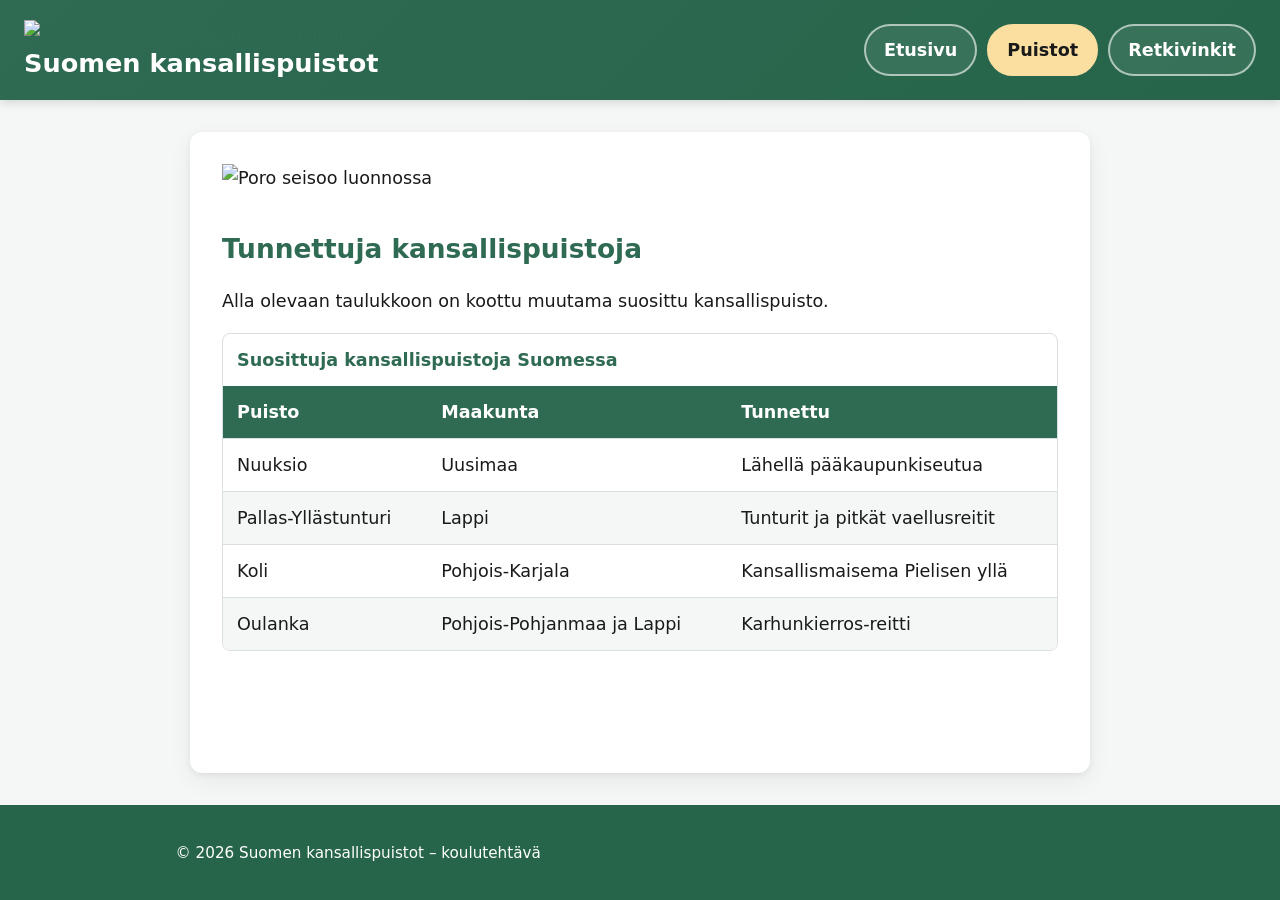
==== tehtava1/puistot.html @ 7377d5f8 "puistot.html paivitys Added a meta description for SEO and updated image source." ====
<!DOCTYPE html>
<html lang="fi">
<head>
  <meta charset="UTF-8">
  <meta name="viewport" content="width=device-width, initial-scale=1.0">
  <meta name="description" content="Suosittuja Suomen kansallispuistoja, kuten Nuuksio, Koli, Oulanka ja Pallas-Yllästunturi, sekä niiden maakunnat ja tunnetuimmat piirteet.">
  <title>Puistot – Suomen kansallispuistot</title>
  <link rel="stylesheet" href="styles.css">
</head>
<body>

  <a class="skip-link" href="#sisalto">Siirry sisältöön</a>

  <header>
    <div class="brandi">
      <a href="index.html" class="logo">
        <img src="kuvat/kansallispuistologo.jpg" alt="Suomen kansallispuistot – etusivulle">
      </a>
      <h1>Suomen kansallispuistot</h1>
    </div>
    <nav aria-label="Päävalikko">
      <ul>
        <li><a href="index.html">Etusivu</a></li>
        <li><a href="puistot.html" aria-current="page">Puistot</a></li>
        <li><a href="retkivinkit.html">Retkivinkit</a></li>
      </ul>
    </nav>
  </header>

  <main id="sisalto">
    <figure>
      <img src="kuvat/poro.jpg" alt="Poro seisoo luonnossa">
    </figure>

    <h2>Tunnettuja kansallispuistoja</h2>
    <p>Alla olevaan taulukkoon on koottu muutama suosittu kansallispuisto.</p>

    <div class="taulukko-kehys">
      <table>
        <caption>Suosittuja kansallispuistoja Suomessa</caption>
        <thead>
          <tr>
            <th scope="col">Puisto</th>
            <th scope="col">Maakunta</th>
            <th scope="col">Tunnettu</th>
          </tr>
        </thead>
        <tbody>
          <tr>
            <td>Nuuksio</td>
            <td>Uusimaa</td>
            <td>Lähellä pääkaupunkiseutua</td>
          </tr>
          <tr>
            <td>Pallas-Yllästunturi</td>
            <td>Lappi</td>
            <td>Tunturit ja pitkät vaellusreitit</td>
          </tr>
          <tr>
            <td>Koli</td>
            <td>Pohjois-Karjala</td>
            <td>Kansallismaisema Pielisen yllä</td>
          </tr>
          <tr>
            <td>Oulanka</td>
            <td>Pohjois-Pohjanmaa ja Lappi</td>
            <td>Karhunkierros-reitti</td>
          </tr>
        </tbody>
      </table>
    </div>
  </main>

  <footer>
    <p>&copy; 2026 Suomen kansallispuistot – koulutehtävä</p>
  </footer>

</body>
</html>
---- tehtava1/styles.css ----
:root {
  --vihrea: #2f6a52;
  --vihrea-tumma: #26654a;
  --vihrea-vaalea: #2e6b52;
  --vaalea: #f4f7f5;
  --teksti: #1a1a1a;
  --teksti-himmea: #4a5550;
  --korostus: #fadfa0;
  --korostus-tumma: #fecb5b;
  --reuna: #dae0dd;

  --pyoristys: 12px;
  --pyoristys-pieni: 8px;
  --varjo: 0 2px 6px rgba(0, 0, 0, 0.06), 0 8px 24px rgba(0, 0, 0, 0.06);
  --varjo-nappi: 0 2px 4px rgba(0, 0, 0, 0.15);
  --siirtyma: 0.2s ease;
}

*,
*::before,
*::after {
  box-sizing: border-box;
}

html {
  scroll-behavior: smooth;
}

body {
  margin: 0;
  font-family: system-ui, -apple-system, "Segoe UI", Roboto, Arial, sans-serif;
  font-size: 1.1rem;
  line-height: 1.6;
  color: var(--teksti);
  background-color: var(--vaalea);
  min-height: 100vh;
  display: flex;
  flex-direction: column;
}

h1,
h2,
h3 {
  line-height: 1.25;
  color: var(--vihrea);
}

h2 {
  margin-top: 1.5em;
}

p {
  max-width: 70ch;
}

/* Tavalliset tekstilinkit */
a {
  color: var(--vihrea-vaalea);
  text-underline-offset: 3px;
  transition: color var(--siirtyma);
}

a:hover {
  color: var(--vihrea);
}

/* ===== Saavutettavuus ===== */

/* "Siirry sisältöön" -linkki näppäimistön käyttäjille */
.skip-link {
  position: absolute;
  left: -999px;
  top: 10px;
  background: var(--korostus);
  color: var(--teksti);
  padding: 10px 16px;
  border-radius: var(--pyoristys-pieni);
  font-weight: bold;
  z-index: 100;
}

.skip-link:focus {
  left: 10px;
}

/* Selvästi näkyvä kohdistus näppäimistöllä liikkuessa */
a:focus-visible,
button:focus-visible,
.painike:focus-visible,
input:focus-visible,
select:focus-visible,
textarea:focus-visible {
  outline: 3px solid var(--korostus);
  outline-offset: 3px;
}

/* Vähennetään animaatioita, jos käyttäjä on pyytänyt sitä */
@media (prefers-reduced-motion: reduce) {
  * {
    transition: none !important;
    scroll-behavior: auto !important;
  }
}

/* ===== Yläosa ja navigaatio ===== */
header {
  background: linear-gradient(135deg, var(--vihrea), var(--vihrea-tumma));
  color: white;
  padding: 20px 24px;
  display: flex;
  flex-wrap: wrap;
  align-items: center;
  justify-content: space-between;
  gap: 16px;
  box-shadow: 0 2px 10px rgba(0, 0, 0, 0.15);
}

header h1 {
  margin: 0;
  color: white;
  font-size: 1.6rem;
}

nav ul {
  list-style: none;
  margin: 0;
  padding: 0;
  display: flex;
  flex-wrap: wrap;
  justify-content: flex-end;
  gap: 10px;
}

/* Navigaation linkit selkeinä painikkeina */
nav a {
  display: inline-block;
  color: white;
  text-decoration: none;
  font-weight: bold;
  padding: 10px 18px;
  border: 2px solid rgba(255, 255, 255, 0.6);
  border-radius: 999px;
  background-color: rgba(255, 255, 255, 0.08);
  transition: background-color var(--siirtyma), color var(--siirtyma),
    border-color var(--siirtyma), transform var(--siirtyma);
}

nav a:hover {
  background-color: white;
  color: var(--vihrea);
  border-color: white;
  transform: translateY(-2px);
}

/* Sivu, jolla käyttäjä on: täytetty keltainen painike */
nav a[aria-current="page"] {
  background-color: var(--korostus);
  border-color: var(--korostus);
  color: var(--teksti);
}

nav a[aria-current="page"]:hover {
  background-color: var(--korostus-tumma);
  border-color: var(--korostus-tumma);
}

/* ===== Yleiset painikkeet =====
   Käytä esim. <a class="painike" href="...">Lue lisää</a>
   tai <button class="painike">Lähetä</button> */
.painike,
button {
  display: inline-block;
  font: inherit;
  font-weight: bold;
  color: var(--teksti);
  background-color: var(--korostus);
  border: 2px solid var(--korostus);
  padding: 12px 24px;
  border-radius: 999px;
  text-decoration: none;
  cursor: pointer;
  box-shadow: var(--varjo-nappi);
  transition: background-color var(--siirtyma), transform var(--siirtyma),
    box-shadow var(--siirtyma);
}

.painike:hover,
button:hover {
  background-color: var(--korostus-tumma);
  border-color: var(--korostus-tumma);
  color: var(--teksti);
  transform: translateY(-2px);
  box-shadow: 0 6px 14px rgba(0, 0, 0, 0.18);
}

.painike:active,
button:active {
  transform: translateY(0);
  box-shadow: var(--varjo-nappi);
}

/* Toissijainen painike: vihreä reunus */
.painike-toissijainen {
  background-color: transparent;
  color: var(--vihrea);
  border-color: var(--vihrea);
  box-shadow: none;
}

.painike-toissijainen:hover {
  background-color: var(--vihrea);
  border-color: var(--vihrea);
  color: white;
}

/* ===== Pääsisältö ===== */
main {
  flex: 1;
  width: min(900px, 100% - 32px);
  margin: 32px auto;
  padding: 32px;
  background-color: white;
  border-radius: var(--pyoristys);
  box-shadow: var(--varjo);
}

main > :first-child {
  margin-top: 0;
}

/* Kuvat skaalautuvat näytön mukaan */

img {
  max-width: 100%;
  height: auto;
}

figure {
  margin: 0 0 24px;
}

figcaption {
  font-size: 0.95rem;
  color: var(--teksti-himmea);
  margin-top: 8px;
}

/* Kaksi saraketta isolla näytöllä */
.sarakkeet {
  display: flex;
  gap: 24px;
}

.sarakkeet section {
  flex: 1;
  padding: 20px;
  background-color: var(--vaalea);
  border-radius: var(--pyoristys-pieni);
  border: 1px solid var(--reuna);
}

/* ===== Taulukko ===== */

/* Taulukko vierii sivuttain kapealla näytöllä */
.taulukko-kehys {
  overflow-x: auto;
  border-radius: var(--pyoristys-pieni);
  border: 1px solid var(--reuna);
  margin-top: 10px;
}

table {
  width: 100%;
  border-collapse: collapse;
}

caption {
  font-weight: bold;
  text-align: left;
  padding: 12px 14px;
  color: var(--vihrea);
}

th,
td {
  padding: 12px 14px;
  text-align: left;
  border-bottom: 1px solid var(--reuna);
}

th {
  background-color: var(--vihrea);
  color: white;
}

tbody tr:nth-child(even) {
  background-color: var(--vaalea);
}

tbody tr:hover {
  background-color: #e8f0eb;
}

tbody tr:last-child td {
  border-bottom: none;
}

/* ===== Alaosa ===== */
footer {
  background-color: var(--vihrea-tumma);
  color: white;
  text-align: center;
  padding: 20px;
  font-size: 0.95rem;
}

footer a {
  color: var(--korostus);
  font-weight: bold;
}

footer a:hover {
  color: white;
}

/* ===== Responsiivisuus: puhelimet ja pienet näytöt ===== */
@media (max-width: 600px) {
  header {
    flex-direction: column;
    align-items: stretch;
    text-align: center;
  }

  nav ul {
    flex-direction: column;
    gap: 8px;
  }

  /* Isot, helposti painettavat napit puhelimella */
  nav a {
    display: block;
    text-align: center;
    padding: 12px;
  }

  .sarakkeet {
    flex-direction: column;
  }

  main {
    width: calc(100% - 20px);
    margin: 10px auto;
    padding: 20px;
  }

  .painike,
  button {
    width: 100%;
    text-align: center;
  }
}
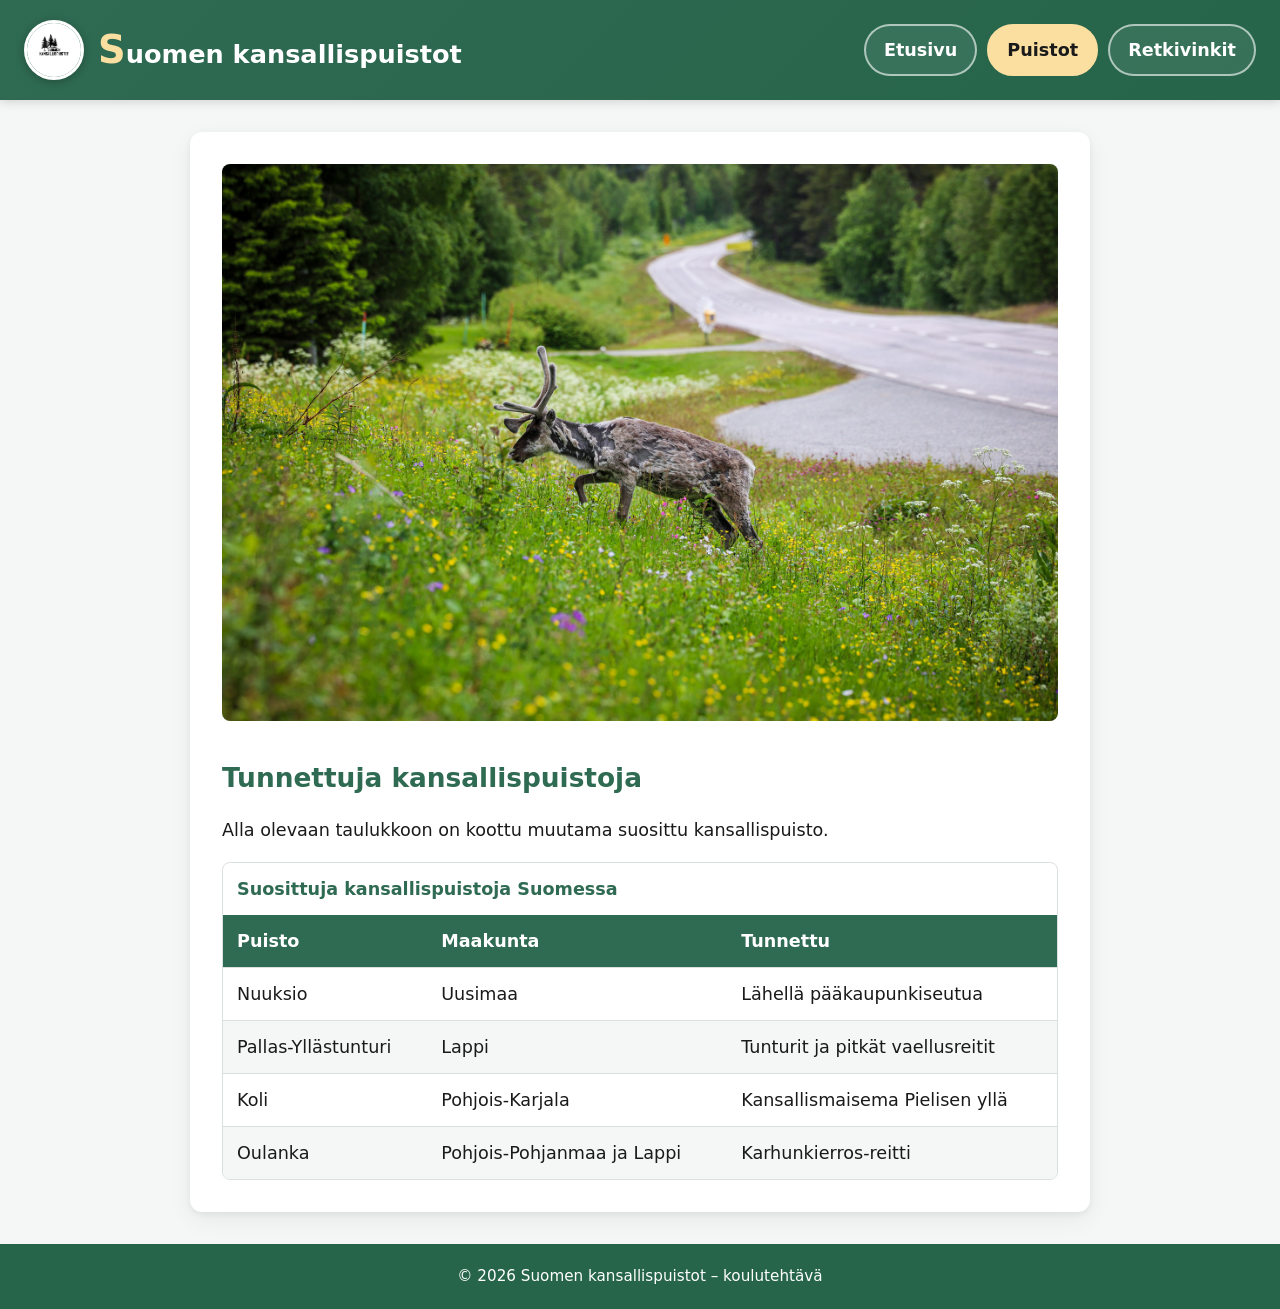
==== commit 9f74f374: "Update image source paths in puistot.html" ====
--- a/tehtava1/puistot.html
+++ b/tehtava1/puistot.html
@@ -14,7 +14,7 @@
   <header>
     <div class="brandi">
       <a href="index.html" class="logo">
-        <img src="kuvat/kansallispuistologo.jpg" alt="Suomen kansallispuistot – etusivulle">
+        <img src="kansallispuistologo.jpg" alt="Suomen kansallispuistot – etusivulle">
       </a>
       <h1>Suomen kansallispuistot</h1>
     </div>
@@ -29,7 +29,7 @@
 
   <main id="sisalto">
     <figure>
-      <img src="kuvat/poro.jpg" alt="Poro seisoo luonnossa">
+      <img src="poro.jpg" alt="Poro seisoo luonnossa">
     </figure>
 
     <h2>Tunnettuja kansallispuistoja</h2>
--- a/tehtava1/styles.css
+++ b/tehtava1/styles.css
@@ -1,8 +1,7 @@
-
 :root {
   --vihrea: #2f6a52;
   --vihrea-tumma: #26654a;
-  --vihrea-vaalea: #2e6b52;
+  --vihrea-vaalea: #3d8a6a;
   --vaalea: #f4f7f5;
   --teksti: #1a1a1a;
   --teksti-himmea: #4a5550;
@@ -27,6 +26,7 @@
   scroll-behavior: smooth;
 }
 
+/* Footer pysyy alareunassa: body on flex-sarake ja main täyttää tilan */
 body {
   margin: 0;
   font-family: system-ui, -apple-system, "Segoe UI", Roboto, Arial, sans-serif;
@@ -56,13 +56,14 @@
 
 /* Tavalliset tekstilinkit */
 a {
-  color: var(--vihrea-vaalea);
+  color: var(--vihrea);
   text-underline-offset: 3px;
   transition: color var(--siirtyma);
 }
 
 a:hover {
-  color: var(--vihrea);
+  color: var(--vihrea-vaalea);
+  text-decoration-thickness: 2px;
 }
 
 /* ===== Saavutettavuus ===== */
@@ -120,6 +121,40 @@
   margin: 0;
   color: white;
   font-size: 1.6rem;
+}
+
+/* Pääotsikon ensimmäinen kirjain isompana ja keltaisena */
+header h1::first-letter {
+  font-size: 1.5em;
+  color: var(--korostus);
+}
+
+/* Logo ja pääotsikko vierekkäin vasemmassa yläkulmassa */
+.brandi {
+  display: flex;
+  align-items: center;
+  gap: 14px;
+}
+
+.logo {
+  display: block;
+  flex-shrink: 0;
+  border-radius: 50%;
+}
+
+/* Pyöreä logo: sama leveys ja korkeus + border-radius 50 % */
+.logo img {
+  width: 60px;
+  height: 60px;
+  object-fit: cover;
+  border-radius: 50%;
+  border: 3px solid white;
+  box-shadow: 0 2px 8px rgba(0, 0, 0, 0.25);
+  transition: transform var(--siirtyma);
+}
+
+.logo:hover img {
+  transform: scale(1.05);
 }
 
 nav ul {
@@ -190,6 +225,7 @@
   background-color: var(--korostus-tumma);
   border-color: var(--korostus-tumma);
   color: var(--teksti);
+  text-decoration: none;
   transform: translateY(-2px);
   box-shadow: 0 6px 14px rgba(0, 0, 0, 0.18);
 }
@@ -230,10 +266,17 @@
 }
 
 /* Kuvat skaalautuvat näytön mukaan */
-
 img {
   max-width: 100%;
   height: auto;
+  display: block;
+  border-radius: var(--pyoristys-pieni);
+}
+
+/* Keskitetty kuva */
+.keskikuva {
+  width: 70%;
+  margin: 0 auto;
 }
 
 figure {
@@ -244,6 +287,50 @@
   font-size: 0.95rem;
   color: var(--teksti-himmea);
   margin-top: 8px;
+}
+
+/* ===== Etusivun hero-osio ===== */
+.hero {
+  margin-bottom: 32px;
+}
+
+.hero img {
+  width: 100%;
+  aspect-ratio: 3 / 2;
+  object-fit: cover;
+  border-radius: var(--pyoristys);
+}
+
+.hero-teksti {
+  padding: 20px 4px 0;
+}
+
+.hero-teksti h2 {
+  margin-top: 0;
+  font-size: 1.8rem;
+}
+
+/* ===== Kortit (etusivu) ===== */
+.kortit {
+  display: grid;
+  grid-template-columns: repeat(3, 1fr);
+  gap: 20px;
+  margin-top: 24px;
+}
+
+.kortti {
+  padding: 20px;
+  background-color: var(--vaalea);
+  border: 1px solid var(--reuna);
+  border-radius: var(--pyoristys-pieni);
+}
+
+.kortti h3 {
+  margin-top: 0;
+}
+
+.kortti p {
+  margin-bottom: 0;
 }
 
 /* Kaksi saraketta isolla näytöllä */
@@ -315,6 +402,10 @@
   font-size: 0.95rem;
 }
 
+footer p {
+  margin: 0 auto;
+}
+
 footer a {
   color: var(--korostus);
   font-weight: bold;
@@ -322,6 +413,13 @@
 
 footer a:hover {
   color: white;
+}
+
+/* ===== Responsiivisuus: tabletit ===== */
+@media (max-width: 800px) {
+  .kortit {
+    grid-template-columns: 1fr;
+  }
 }
 
 /* ===== Responsiivisuus: puhelimet ja pienet näytöt ===== */
@@ -332,6 +430,10 @@
     text-align: center;
   }
 
+  .brandi {
+    justify-content: center;
+  }
+
   nav ul {
     flex-direction: column;
     gap: 8px;
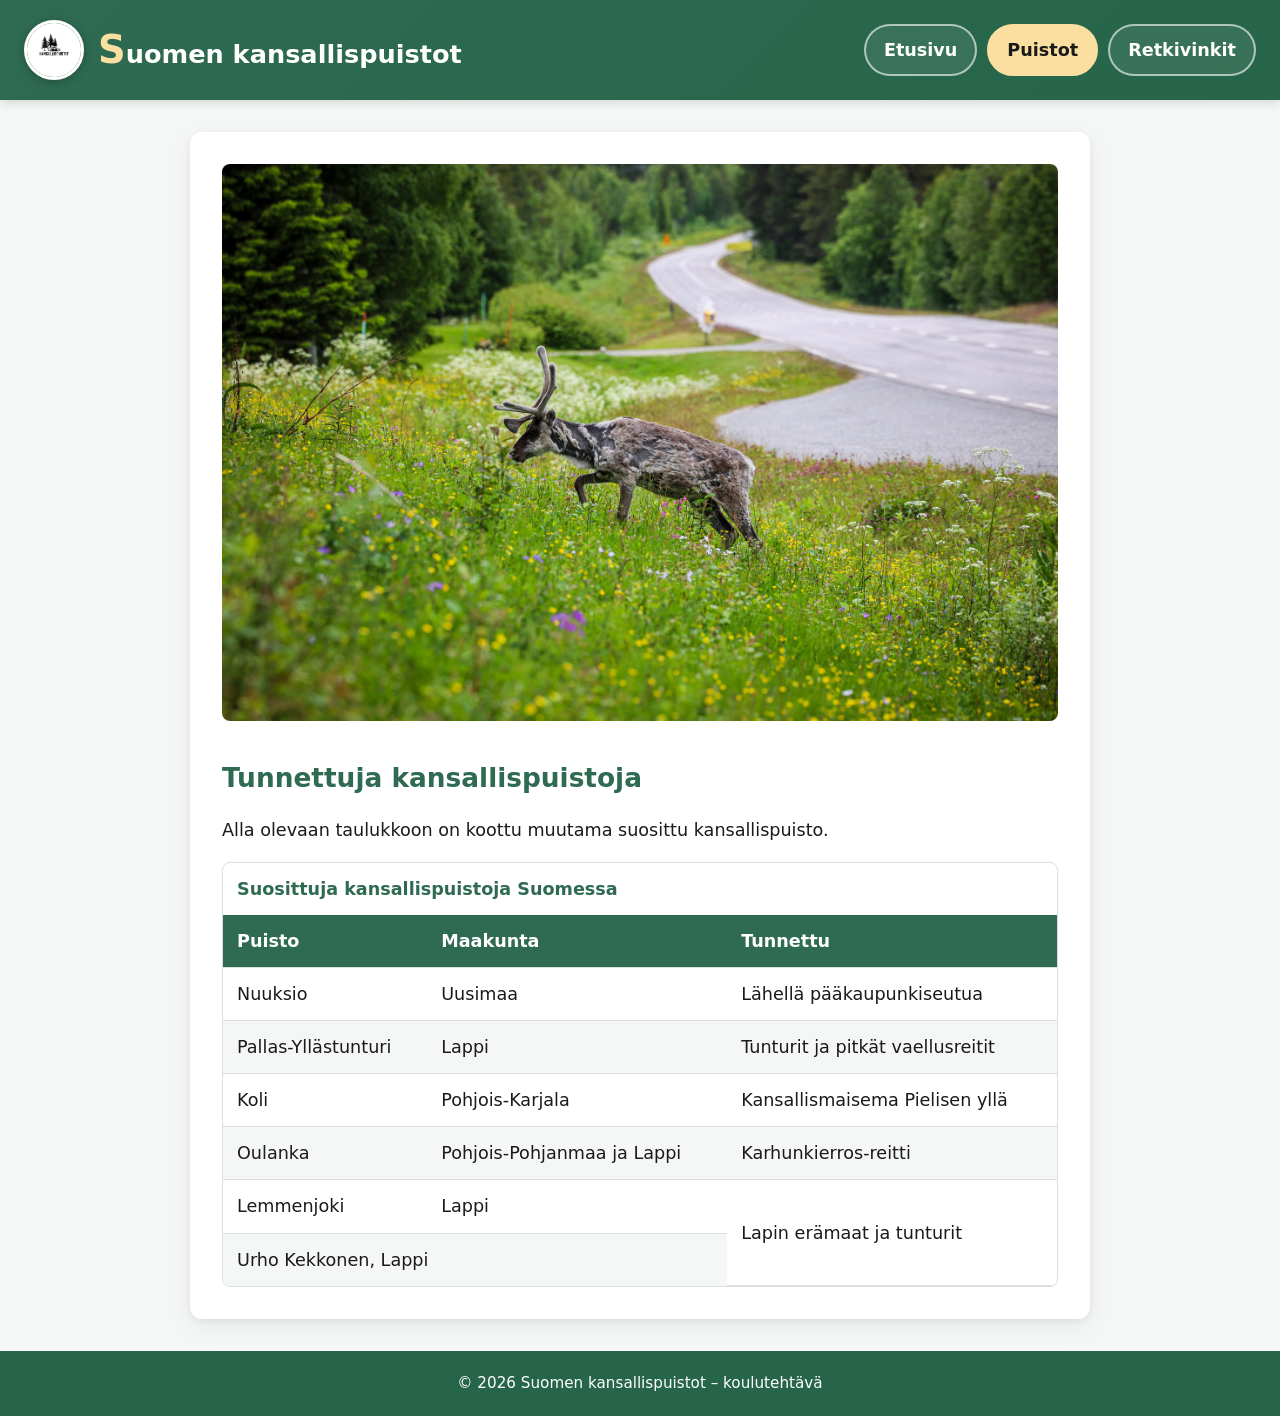
==== commit 9d533675: "Refactor national parks table structure" ====
--- a/tehtava1/puistot.html
+++ b/tehtava1/puistot.html
@@ -4,7 +4,7 @@
   <meta charset="UTF-8">
   <meta name="viewport" content="width=device-width, initial-scale=1.0">
   <meta name="description" content="Suosittuja Suomen kansallispuistoja, kuten Nuuksio, Koli, Oulanka ja Pallas-Yllästunturi, sekä niiden maakunnat ja tunnetuimmat piirteet.">
-  <title>Puistot – Suomen kansallispuistot</title>
+<title>Puistot – Suomen kansallispuistot</title>
   <link rel="stylesheet" href="styles.css">
 </head>
 <body>
@@ -35,42 +35,53 @@
     <h2>Tunnettuja kansallispuistoja</h2>
     <p>Alla olevaan taulukkoon on koottu muutama suosittu kansallispuisto.</p>
 
-    <div class="taulukko-kehys">
-      <table>
-        <caption>Suosittuja kansallispuistoja Suomessa</caption>
-        <thead>
-          <tr>
-            <th scope="col">Puisto</th>
-            <th scope="col">Maakunta</th>
-            <th scope="col">Tunnettu</th>
-          </tr>
-        </thead>
-        <tbody>
-          <tr>
-            <td>Nuuksio</td>
-            <td>Uusimaa</td>
-            <td>Lähellä pääkaupunkiseutua</td>
-          </tr>
-          <tr>
-            <td>Pallas-Yllästunturi</td>
-            <td>Lappi</td>
-            <td>Tunturit ja pitkät vaellusreitit</td>
-          </tr>
-          <tr>
-            <td>Koli</td>
-            <td>Pohjois-Karjala</td>
-            <td>Kansallismaisema Pielisen yllä</td>
-          </tr>
-          <tr>
-            <td>Oulanka</td>
-            <td>Pohjois-Pohjanmaa ja Lappi</td>
-            <td>Karhunkierros-reitti</td>
+   <div class="taulukko-kehys">
+  <table>
+    <caption>Suosittuja kansallispuistoja Suomessa</caption>
+    <thead>
+      <tr>
+        <th scope="col">Puisto</th>
+        <th scope="col">Maakunta</th>
+        <th scope="col">Tunnettu</th>
+      </tr>
+    </thead>
+    <tbody>
+      <tr>
+        <td>Nuuksio</td>
+        <td>Uusimaa</td>
+        <td>Lähellä pääkaupunkiseutua</td>
+      </tr>
+      <tr>
+        <td>Pallas-Yllästunturi</td>
+        <td>Lappi</td>
+        <td>Tunturit ja pitkät vaellusreitit</td>
+      </tr>
+      <tr>
+        <td>Koli</td>
+        <td>Pohjois-Karjala</td>
+        <td>Kansallismaisema Pielisen yllä</td>
+      </tr>
+      <tr>
+        <td>Oulanka</td>
+        <td>Pohjois-Pohjanmaa ja Lappi</td>
+        <td>Karhunkierros-reitti</td>
+      </tr>
+      <tr>
+        <td>Lemmenjoki</td>
+        <td>Lappi</td>
+        <td rowspan="2">Lapin erämaat ja tunturit</td>
+      </tr>
+      <tr>
+        <td colspan="2">Urho Kekkonen, Lappi</td>
+      </tr>
+    </tbody>
+  </table>
+</div>
           </tr>
         </tbody>
       </table>
     </div>
   </main>
-
   <footer>
     <p>&copy; 2026 Suomen kansallispuistot – koulutehtävä</p>
   </footer>
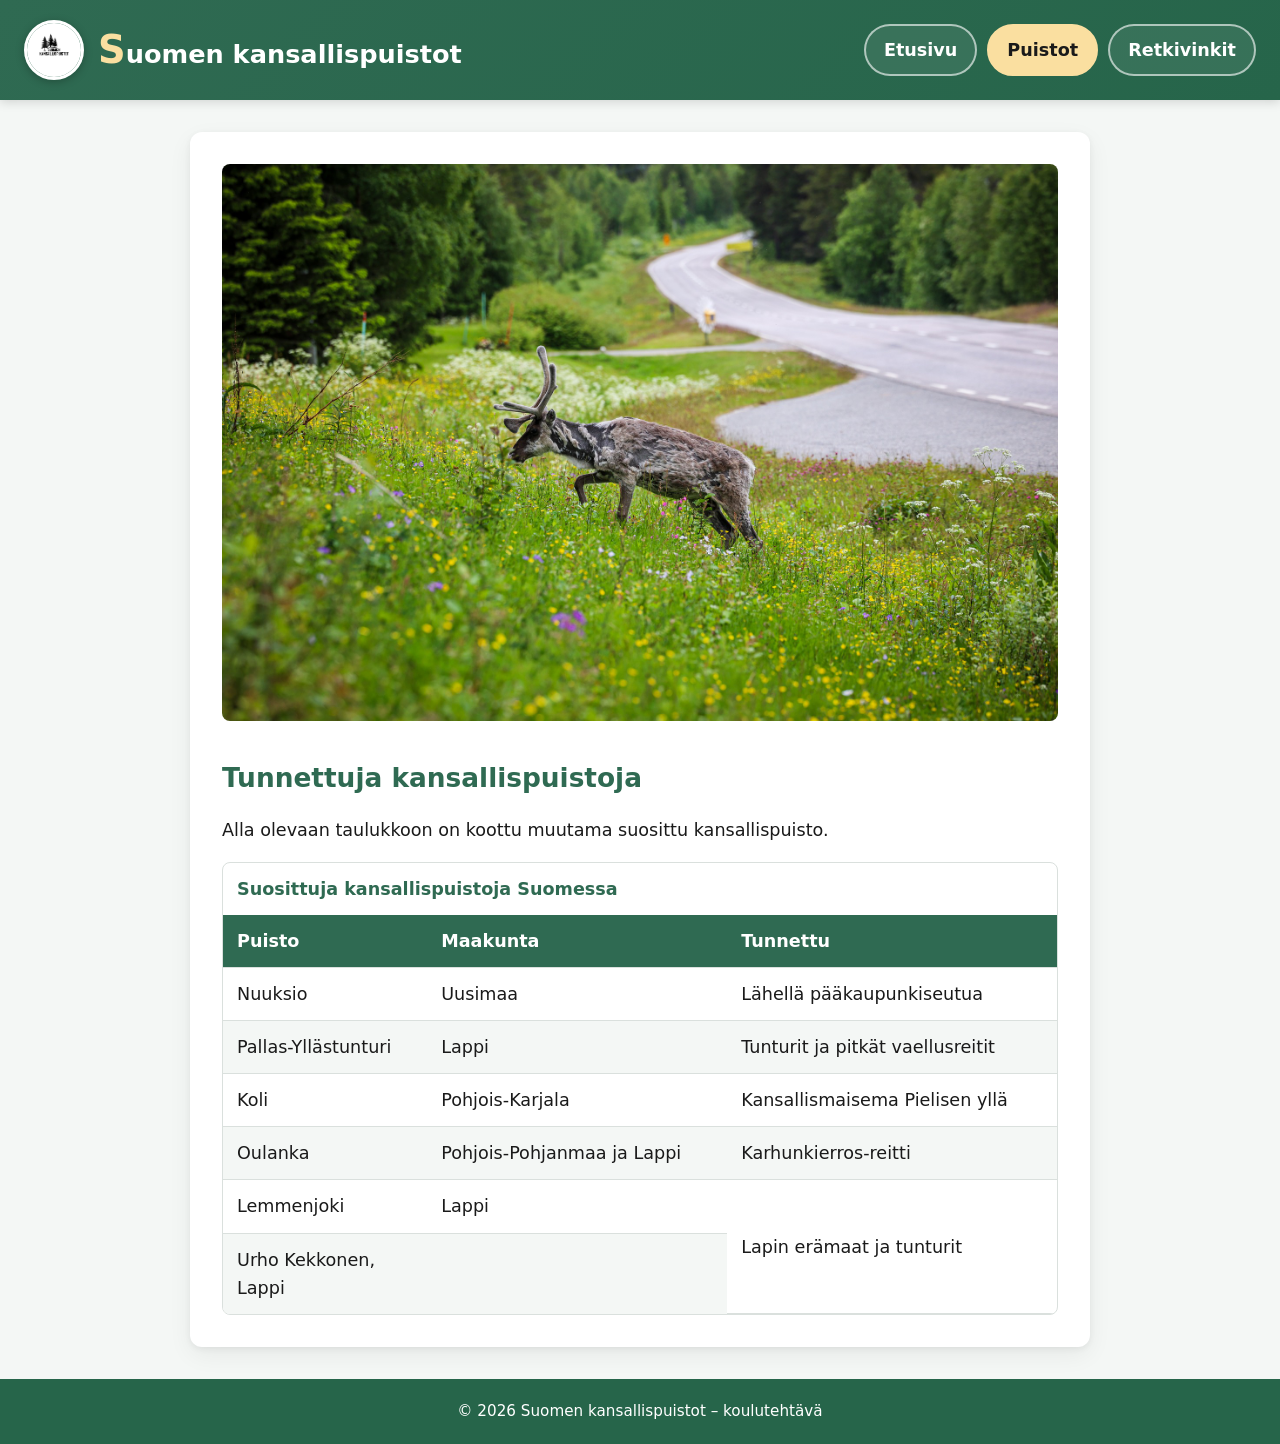
==== commit d05d9661: "Update Urho Kekkonen row to include line break" ====
--- a/tehtava1/puistot.html
+++ b/tehtava1/puistot.html
@@ -72,7 +72,7 @@
         <td rowspan="2">Lapin erämaat ja tunturit</td>
       </tr>
       <tr>
-        <td colspan="2">Urho Kekkonen, Lappi</td>
+        <td colspan="2">Urho Kekkonen, <br> Lappi</td>
       </tr>
     </tbody>
   </table>
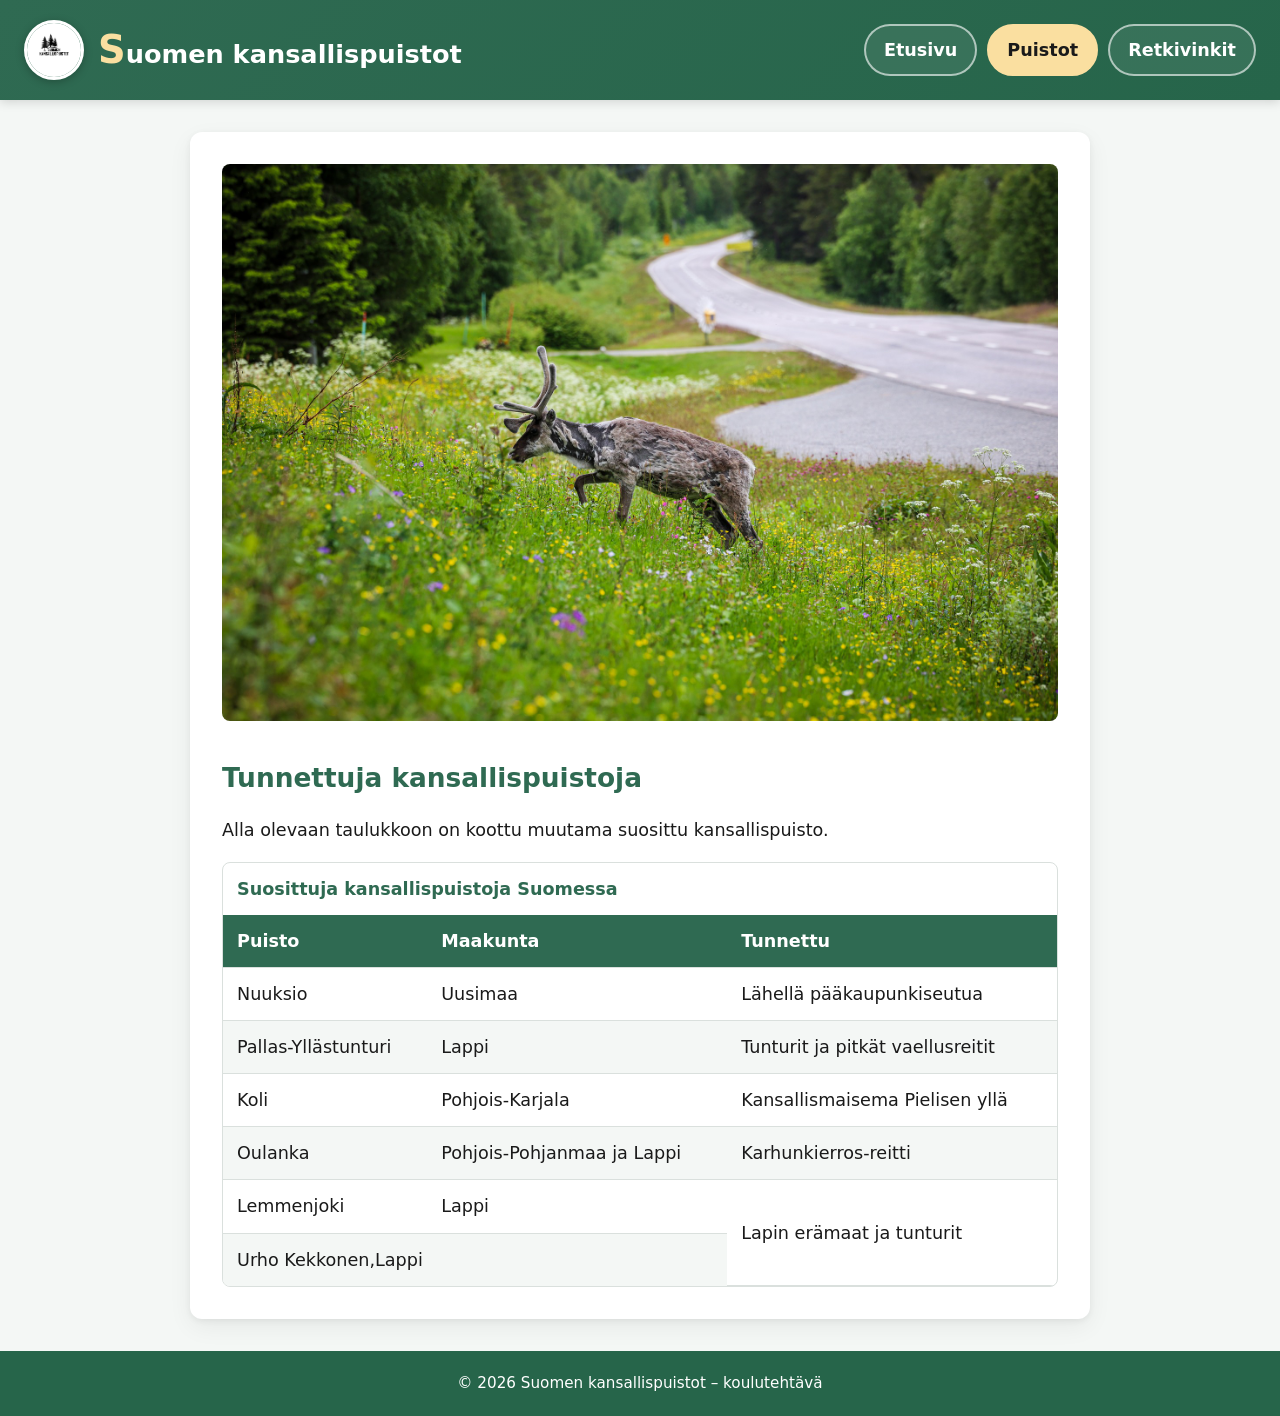
==== commit b9103dff: "Remove space in Urho Kekkonen cell" ====
--- a/tehtava1/puistot.html
+++ b/tehtava1/puistot.html
@@ -72,7 +72,7 @@
         <td rowspan="2">Lapin erämaat ja tunturit</td>
       </tr>
       <tr>
-        <td colspan="2">Urho Kekkonen, <br> Lappi</td>
+        <td colspan="2">Urho Kekkonen,Lappi</td>
       </tr>
     </tbody>
   </table>
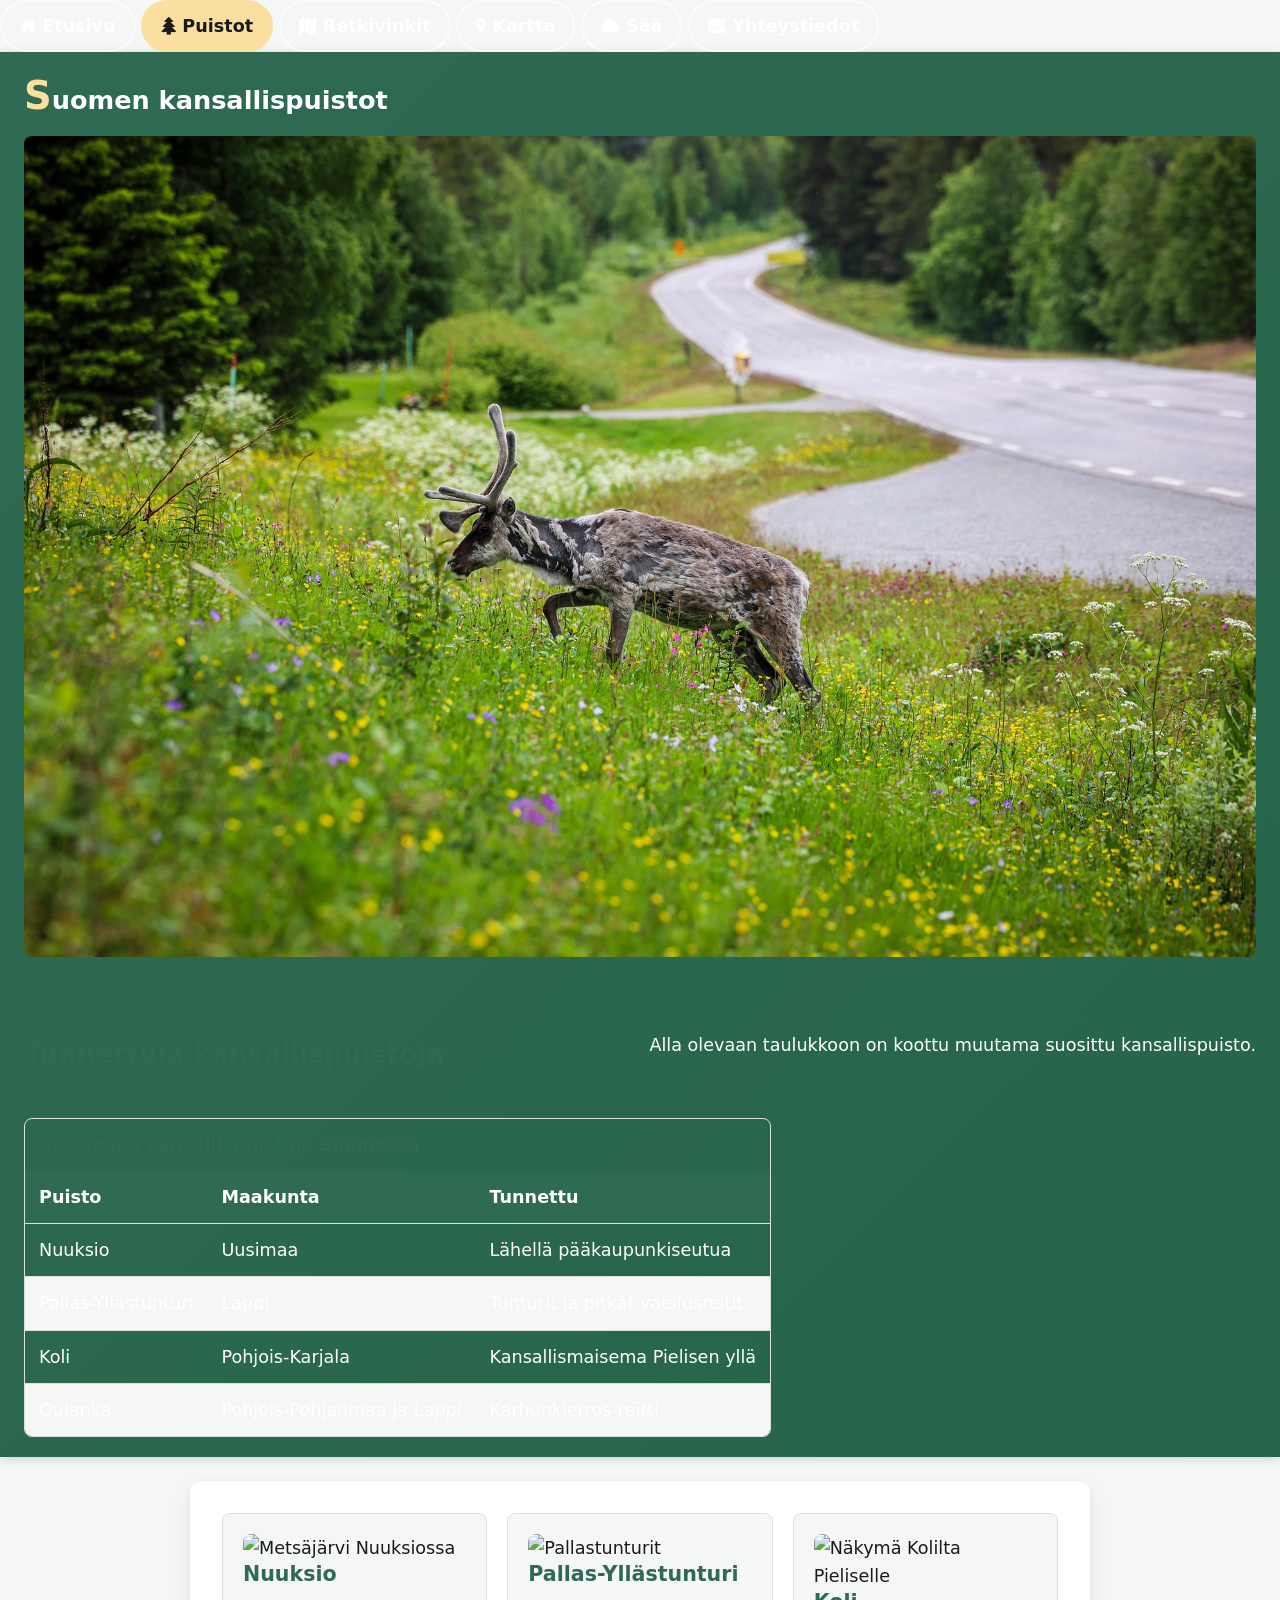
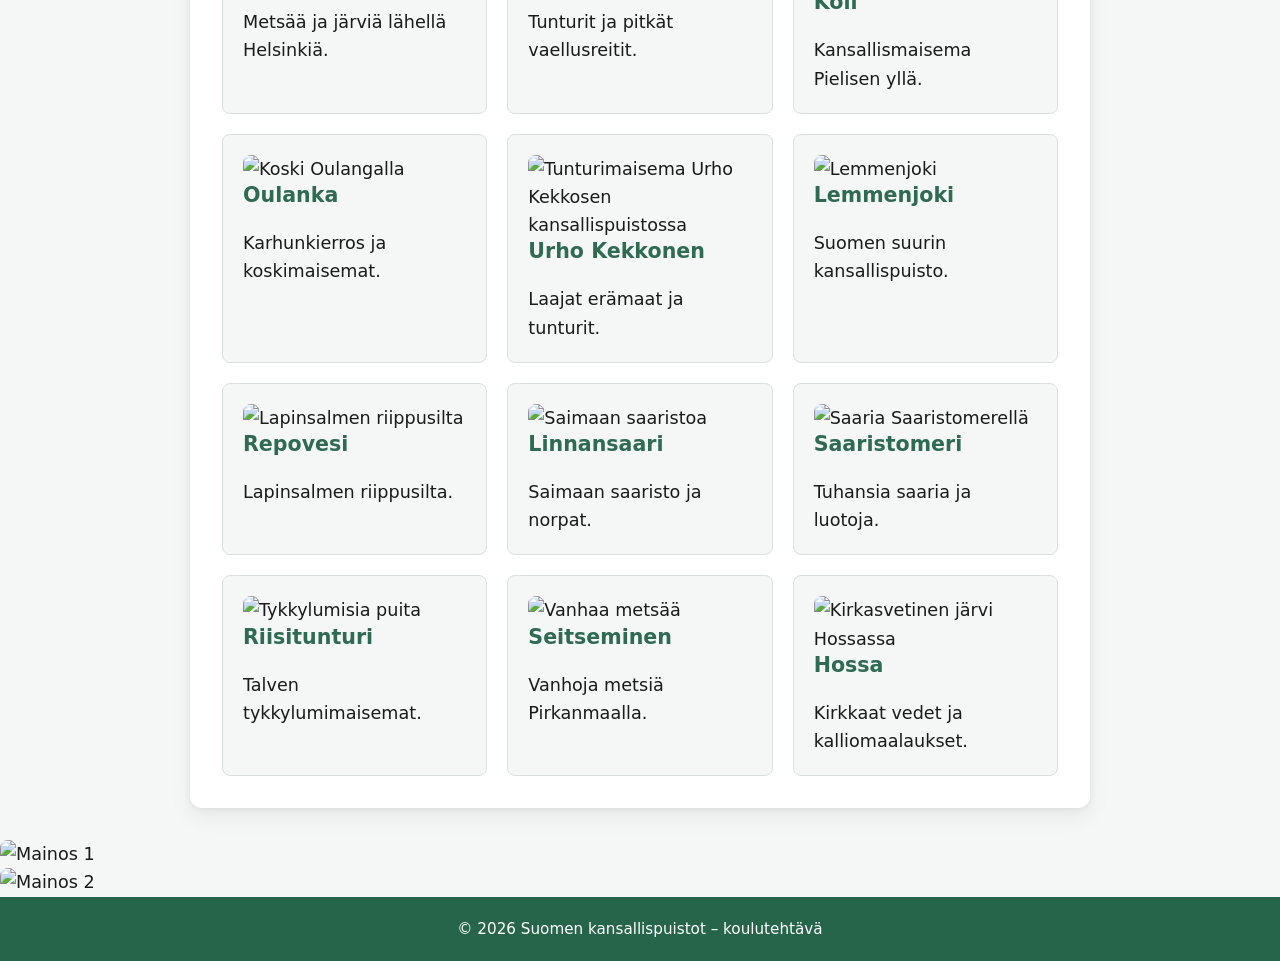
==== commit c3aa1bfe: "Refactor puistot.html structure and navigation" ====
--- a/tehtava1/puistot.html
+++ b/tehtava1/puistot.html
@@ -3,85 +3,120 @@
 <head>
   <meta charset="UTF-8">
   <meta name="viewport" content="width=device-width, initial-scale=1.0">
-  <meta name="description" content="Suosittuja Suomen kansallispuistoja, kuten Nuuksio, Koli, Oulanka ja Pallas-Yllästunturi, sekä niiden maakunnat ja tunnetuimmat piirteet.">
-<title>Puistot – Suomen kansallispuistot</title>
+  <title>Puistot – Suomen kansallispuistot</title>
+  <!-- Font Awesome 4.7 (sama kuin w3schoolsin esimerkissä) -->
+  <link rel="stylesheet" href="https://cdnjs.cloudflare.com/ajax/libs/font-awesome/4.7.0/css/font-awesome.min.css">
   <link rel="stylesheet" href="styles.css">
 </head>
 <body>
 
   <a class="skip-link" href="#sisalto">Siirry sisältöön</a>
 
-  <header>
-    <div class="brandi">
-      <a href="index.html" class="logo">
-        <img src="kansallispuistologo.jpg" alt="Suomen kansallispuistot – etusivulle">
-      </a>
+  <div class="sivu">
+
+    <!-- 1. navigaatio -->
+    <nav class="navigaatio" aria-label="Päävalikko">
+      <a href="index.html"><i class="fa fa-home" aria-hidden="true"></i> Etusivu</a>
+      <a href="puistot.html" aria-current="page"><i class="fa fa-tree" aria-hidden="true"></i> Puistot</a>
+      <a href="retkivinkit.html"><i class="fa fa-map" aria-hidden="true"></i> Retkivinkit</a>
+      <a href="#"><i class="fa fa-map-marker" aria-hidden="true"></i> Kartta</a>
+      <a href="#"><i class="fa fa-cloud" aria-hidden="true"></i> Sää</a>
+      <a href="#"><i class="fa fa-envelope" aria-hidden="true"></i> Yhteystiedot</a>
+    </nav>
+
+    <!-- 2. otsikko -->
+    <header class="otsikko">
       <h1>Suomen kansallispuistot</h1>
-    </div>
-    <nav aria-label="Päävalikko">
-      <ul>
-        <li><a href="index.html">Etusivu</a></li>
-        <li><a href="puistot.html" aria-current="page">Puistot</a></li>
-        <li><a href="retkivinkit.html">Retkivinkit</a></li>
-      </ul>
-    </nav>
-  </header>
 
-  <main id="sisalto">
-    <figure>
-      <img src="poro.jpg" alt="Poro seisoo luonnossa">
-    </figure>
+      <figure>
+        <img src="poro.jpg" alt="poro">
+      </figure>
 
-    <h2>Tunnettuja kansallispuistoja</h2>
-    <p>Alla olevaan taulukkoon on koottu muutama suosittu kansallispuisto.</p>
+      <h2>Tunnettuja kansallispuistoja</h2>
+      <p>Alla olevaan taulukkoon on koottu muutama suosittu kansallispuisto.</p>
 
-   <div class="taulukko-kehys">
-  <table>
-    <caption>Suosittuja kansallispuistoja Suomessa</caption>
-    <thead>
-      <tr>
-        <th scope="col">Puisto</th>
-        <th scope="col">Maakunta</th>
-        <th scope="col">Tunnettu</th>
-      </tr>
-    </thead>
-    <tbody>
-      <tr>
-        <td>Nuuksio</td>
-        <td>Uusimaa</td>
-        <td>Lähellä pääkaupunkiseutua</td>
-      </tr>
-      <tr>
-        <td>Pallas-Yllästunturi</td>
-        <td>Lappi</td>
-        <td>Tunturit ja pitkät vaellusreitit</td>
-      </tr>
-      <tr>
-        <td>Koli</td>
-        <td>Pohjois-Karjala</td>
-        <td>Kansallismaisema Pielisen yllä</td>
-      </tr>
-      <tr>
-        <td>Oulanka</td>
-        <td>Pohjois-Pohjanmaa ja Lappi</td>
-        <td>Karhunkierros-reitti</td>
-      </tr>
-      <tr>
-        <td>Lemmenjoki</td>
-        <td>Lappi</td>
-        <td rowspan="2">Lapin erämaat ja tunturit</td>
-      </tr>
-      <tr>
-        <td colspan="2">Urho Kekkonen,Lappi</td>
-      </tr>
-    </tbody>
-  </table>
-</div>
-          </tr>
-        </tbody>
-      </table>
-    </div>
-  </main>
+      <div class="taulukko-kehys">
+        <table>
+          <caption>Suosittuja kansallispuistoja Suomessa</caption>
+          <thead>
+            <tr>
+              <th scope="col">Puisto</th>
+              <th scope="col">Maakunta</th>
+              <th scope="col">Tunnettu</th>
+            </tr>
+          </thead>
+          <tbody>
+            <tr><td>Nuuksio</td><td>Uusimaa</td><td>Lähellä pääkaupunkiseutua</td></tr>
+            <tr><td>Pallas-Yllästunturi</td><td>Lappi</td><td>Tunturit ja pitkät vaellusreitit</td></tr>
+            <tr><td>Koli</td><td>Pohjois-Karjala</td><td>Kansallismaisema Pielisen yllä</td></tr>
+            <tr><td>Oulanka</td><td>Pohjois-Pohjanmaa ja Lappi</td><td>Karhunkierros-reitti</td></tr>
+          </tbody>
+        </table>
+      </div>
+    </header>
+
+    <!-- 3. kortit -->
+    <main id="sisalto" class="kortit">
+      <article class="kortti kortti1">
+        <img src="nuuksio.WEBP" class="korttikuva" alt="Metsäjärvi Nuuksiossa">
+        <h3>Nuuksio</h3><p>Metsää ja järviä lähellä Helsinkiä.</p>
+      </article>
+      <article class="kortti kortti2">
+        <img src="pallas.JPG" class="korttikuva" alt="Pallastunturit">
+        <h3>Pallas-Yllästunturi</h3><p>Tunturit ja pitkät vaellusreitit.</p>
+      </article>
+      <article class="kortti kortti3">
+        <img src="koli.JPG" class="korttikuva" alt="Näkymä Kolilta Pieliselle">
+        <h3>Koli</h3><p>Kansallismaisema Pielisen yllä.</p>
+      </article>
+      <article class="kortti kortti4">
+        <img src="oulanka.WEBP" class="korttikuva" alt="Koski Oulangalla">
+        <h3>Oulanka</h3><p>Karhunkierros ja koskimaisemat.</p>
+      </article>
+      <article class="kortti kortti5">
+        <img src="urhokekkonen.JPG" class="korttikuva" alt="Tunturimaisema Urho Kekkosen kansallispuistossa">
+        <h3>Urho Kekkonen</h3><p>Laajat erämaat ja tunturit.</p>
+      </article>
+      <article class="kortti kortti6">
+        <img src="lemmenjoki.JPG" class="korttikuva" alt="Lemmenjoki">
+        <h3>Lemmenjoki</h3><p>Suomen suurin kansallispuisto.</p>
+      </article>
+      <article class="kortti kortti7">
+        <img src="repovesi.JPG" class="korttikuva" alt="Lapinsalmen riippusilta">
+        <h3>Repovesi</h3><p>Lapinsalmen riippusilta.</p>
+      </article>
+      <article class="kortti kortti8">
+        <img src="saimaa.JPG" class="korttikuva" alt="Saimaan saaristoa">
+        <h3>Linnansaari</h3><p>Saimaan saaristo ja norpat.</p>
+      </article>
+      <article class="kortti kortti9">
+        <img src="saaristomeri.jpg" class="korttikuva" alt="Saaria Saaristomerellä">
+        <h3>Saaristomeri</h3><p>Tuhansia saaria ja luotoja.</p>
+      </article>
+      <article class="kortti kortti10">
+        <img src="riisitunturi.JPG" class="korttikuva" alt="Tykkylumisia puita">
+        <h3>Riisitunturi</h3><p>Talven tykkylumimaisemat.</p>
+      </article>
+      <article class="kortti kortti11">
+        <img src="seitseminen.JPG" class="korttikuva" alt="Vanhaa metsää">
+        <h3>Seitseminen</h3><p>Vanhoja metsiä Pirkanmaalla.</p>
+      </article>
+      <article class="kortti kortti12">
+        <img src="hossa.JPG" class="korttikuva" alt="Kirkasvetinen järvi Hossassa">
+        <h3>Hossa</h3><p>Kirkkaat vedet ja kalliomaalaukset.</p>
+      </article>
+    </main>
+
+    <!-- 4. mainokset -->
+    <aside class="mainos mainos1" aria-label="Mainos">
+      <img src="mainos.jpg" alt="Mainos 1">
+    </aside>
+    <aside class="mainos mainos2" aria-label="Mainos">
+      <img src="mainosvideo.mp4" alt="Mainos 2">
+    </aside>
+
+  </div>
+
   <footer>
     <p>&copy; 2026 Suomen kansallispuistot – koulutehtävä</p>
   </footer>
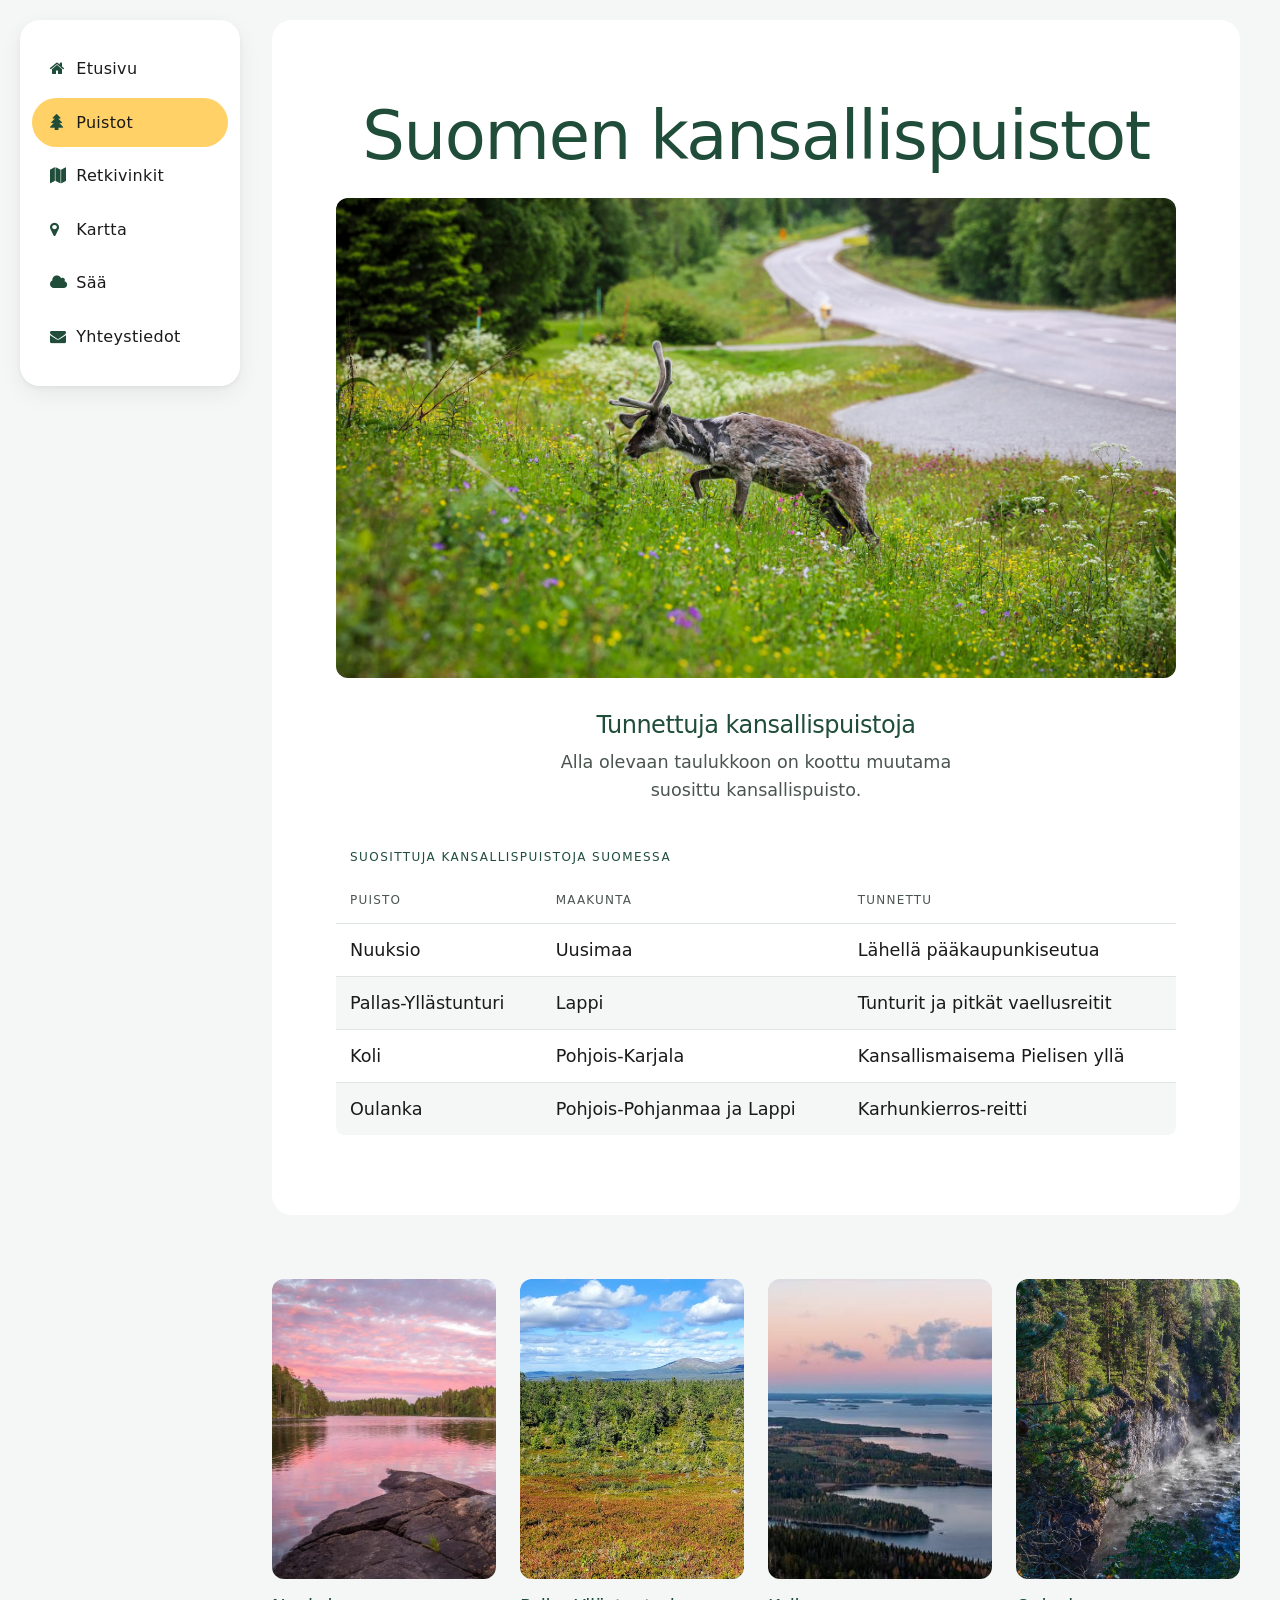
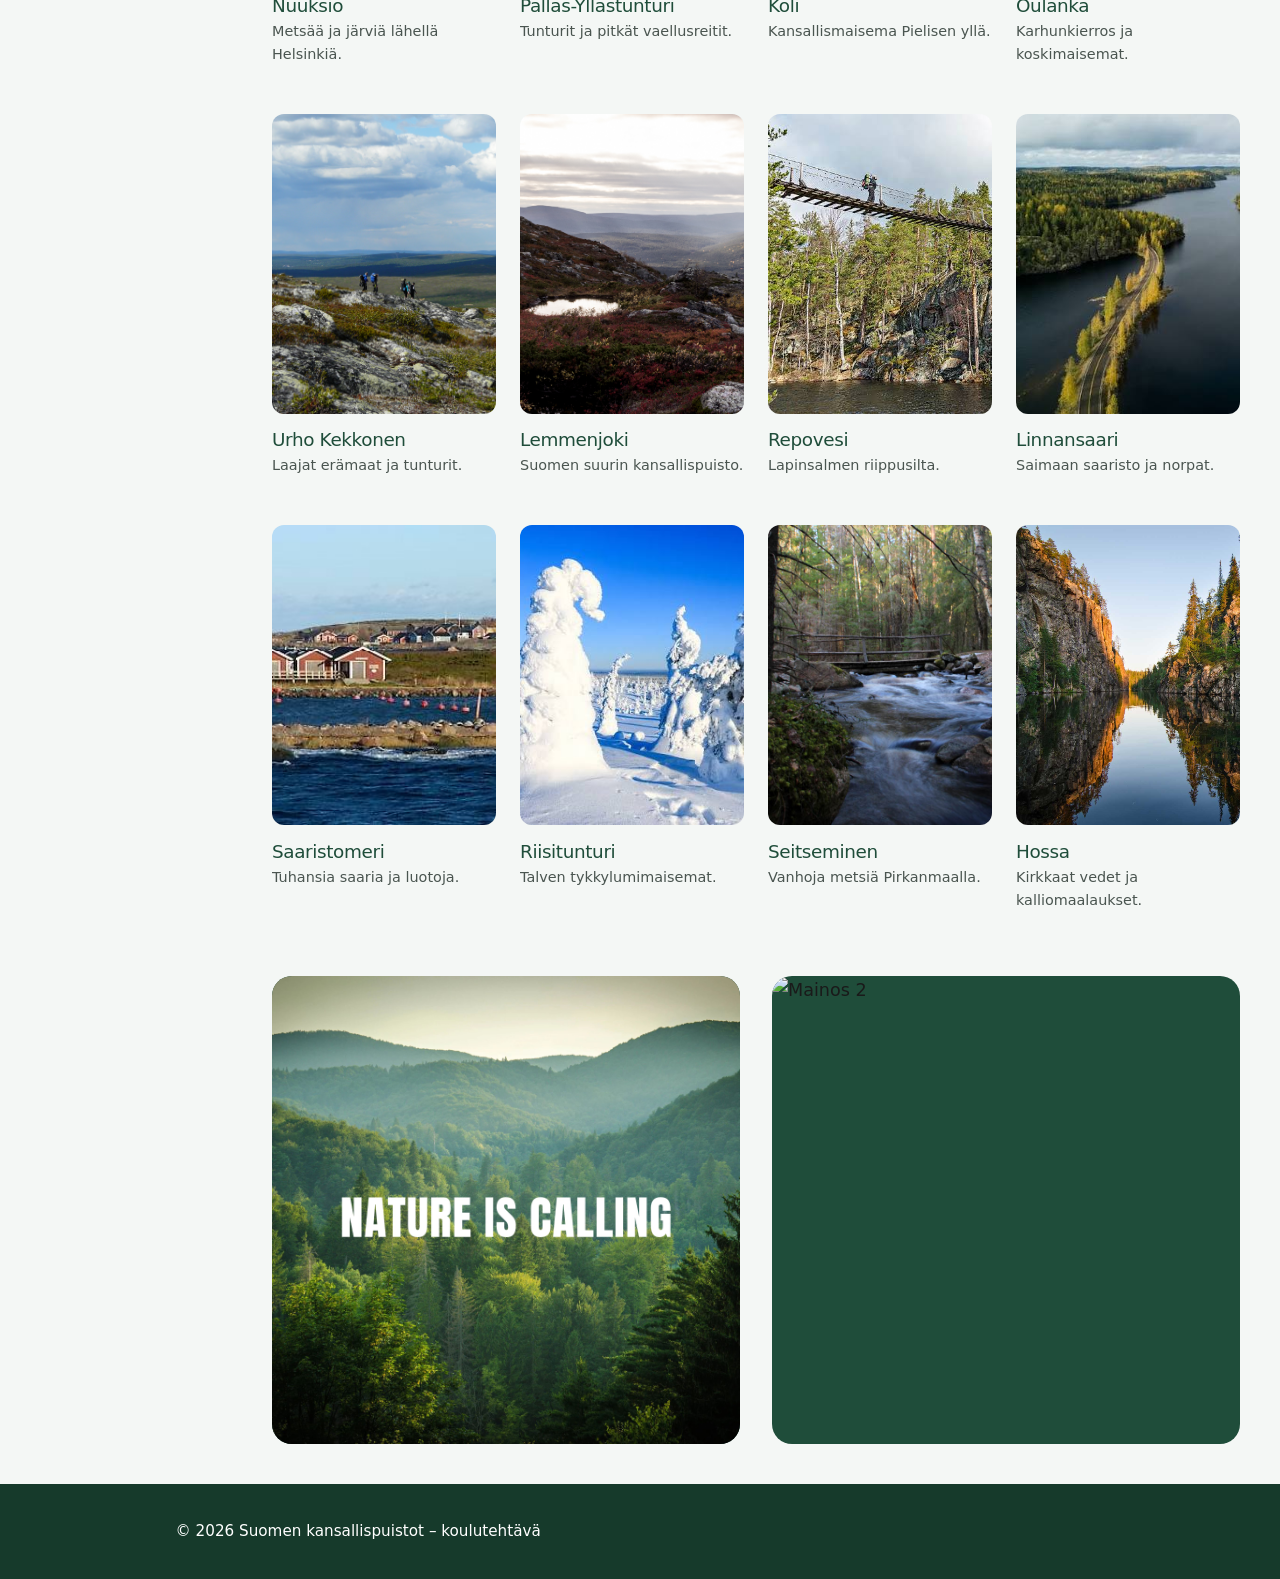
==== commit c7b4ca28: "Update puistot.html" ====
--- a/tehtava1/puistot.html
+++ b/tehtava1/puistot.html
@@ -90,7 +90,7 @@
         <h3>Linnansaari</h3><p>Saimaan saaristo ja norpat.</p>
       </article>
       <article class="kortti kortti9">
-        <img src="saaristomeri.jpg" class="korttikuva" alt="Saaria Saaristomerellä">
+        <img src="saaristomeri.JPG" class="korttikuva" alt="Saaria Saaristomerellä">
         <h3>Saaristomeri</h3><p>Tuhansia saaria ja luotoja.</p>
       </article>
       <article class="kortti kortti10">
--- a/tehtava1/styles.css
+++ b/tehtava1/styles.css
@@ -1,16 +1,20 @@
+/* ===== Yhteinen tyyli kaikille sivuille ===== */
+
+/* Värit, varjot ja pyöristykset yhdessä paikassa – helppo muuttaa */
 :root {
-  --vihrea: #2f6a52;
-  --vihrea-tumma: #26654a;
-  --vihrea-vaalea: #3d8a6a;
+  --vihrea: #1f4d3a;
+  --vihrea-tumma: #163a2b;
+  --vihrea-vaalea: #2e6b52;
   --vaalea: #f4f7f5;
   --teksti: #1a1a1a;
   --teksti-himmea: #4a5550;
-  --korostus: #fadfa0;
-  --korostus-tumma: #fecb5b;
-  --reuna: #dae0dd;
+  --korostus: #ffd166;
+  --korostus-tumma: #f2b93b;
+  --reuna: #dfe6e2;
 
   --pyoristys: 12px;
   --pyoristys-pieni: 8px;
+  --pyoristys-iso: 20px;
   --varjo: 0 2px 6px rgba(0, 0, 0, 0.06), 0 8px 24px rgba(0, 0, 0, 0.06);
   --varjo-nappi: 0 2px 4px rgba(0, 0, 0, 0.15);
   --siirtyma: 0.2s ease;
@@ -26,7 +30,6 @@
   scroll-behavior: smooth;
 }
 
-/* Footer pysyy alareunassa: body on flex-sarake ja main täyttää tilan */
 body {
   margin: 0;
   font-family: system-ui, -apple-system, "Segoe UI", Roboto, Arial, sans-serif;
@@ -56,14 +59,13 @@
 
 /* Tavalliset tekstilinkit */
 a {
-  color: var(--vihrea);
+  color: var(--vihrea-vaalea);
   text-underline-offset: 3px;
   transition: color var(--siirtyma);
 }
 
 a:hover {
-  color: var(--vihrea-vaalea);
-  text-decoration-thickness: 2px;
+  color: var(--vihrea);
 }
 
 /* ===== Saavutettavuus ===== */
@@ -89,6 +91,7 @@
 a:focus-visible,
 button:focus-visible,
 .painike:focus-visible,
+.nappi:focus-visible,
 input:focus-visible,
 select:focus-visible,
 textarea:focus-visible {
@@ -100,6 +103,7 @@
 @media (prefers-reduced-motion: reduce) {
   * {
     transition: none !important;
+    animation: none !important;
     scroll-behavior: auto !important;
   }
 }
@@ -123,38 +127,40 @@
   font-size: 1.6rem;
 }
 
-/* Pääotsikon ensimmäinen kirjain isompana ja keltaisena */
-header h1::first-letter {
-  font-size: 1.5em;
-  color: var(--korostus);
-}
-
-/* Logo ja pääotsikko vierekkäin vasemmassa yläkulmassa */
+/* ===== Yläpalkki pysyy paikoillaan ja pyöreä logo =====
+   :not(.otsikko) = ei koske Puistot-sivun hero-osiota */
+header:not(.otsikko) {
+  position: sticky;
+  top: 0;
+  z-index: 50;
+}
+
+/* Logo ja sivuston nimi samalla rivillä */
+header:not(.otsikko) h1,
 .brandi {
   display: flex;
   align-items: center;
-  gap: 14px;
-}
-
-.logo {
+  gap: 12px;
+}
+
+/* Ympyränmuotoinen logo.
+   Toimii sekä <img class="logo"> että <a class="logo"><img></a> */
+img.logo,
+a.logo img {
+  width: 56px;
+  height: 56px;
+  border-radius: 50%;        /* tekee kuvasta ympyrän */
+  object-fit: cover;         /* täyttää ympyrän vääristymättä */
+  border: 3px solid white;
+  background-color: white;
+  box-shadow: var(--varjo-nappi);
+  flex-shrink: 0;
+}
+
+a.logo {
   display: block;
   flex-shrink: 0;
   border-radius: 50%;
-}
-
-/* Pyöreä logo: sama leveys ja korkeus + border-radius 50 % */
-.logo img {
-  width: 60px;
-  height: 60px;
-  object-fit: cover;
-  border-radius: 50%;
-  border: 3px solid white;
-  box-shadow: 0 2px 8px rgba(0, 0, 0, 0.25);
-  transition: transform var(--siirtyma);
-}
-
-.logo:hover img {
-  transform: scale(1.05);
 }
 
 nav ul {
@@ -204,6 +210,7 @@
    Käytä esim. <a class="painike" href="...">Lue lisää</a>
    tai <button class="painike">Lähetä</button> */
 .painike,
+.nappi,
 button {
   display: inline-block;
   font: inherit;
@@ -221,16 +228,17 @@
 }
 
 .painike:hover,
+.nappi:hover,
 button:hover {
   background-color: var(--korostus-tumma);
   border-color: var(--korostus-tumma);
   color: var(--teksti);
-  text-decoration: none;
   transform: translateY(-2px);
   box-shadow: 0 6px 14px rgba(0, 0, 0, 0.18);
 }
 
 .painike:active,
+.nappi:active,
 button:active {
   transform: translateY(0);
   box-shadow: var(--varjo-nappi);
@@ -273,12 +281,6 @@
   border-radius: var(--pyoristys-pieni);
 }
 
-/* Keskitetty kuva */
-.keskikuva {
-  width: 70%;
-  margin: 0 auto;
-}
-
 figure {
   margin: 0 0 24px;
 }
@@ -287,50 +289,6 @@
   font-size: 0.95rem;
   color: var(--teksti-himmea);
   margin-top: 8px;
-}
-
-/* ===== Etusivun hero-osio ===== */
-.hero {
-  margin-bottom: 32px;
-}
-
-.hero img {
-  width: 100%;
-  aspect-ratio: 3 / 2;
-  object-fit: cover;
-  border-radius: var(--pyoristys);
-}
-
-.hero-teksti {
-  padding: 20px 4px 0;
-}
-
-.hero-teksti h2 {
-  margin-top: 0;
-  font-size: 1.8rem;
-}
-
-/* ===== Kortit (etusivu) ===== */
-.kortit {
-  display: grid;
-  grid-template-columns: repeat(3, 1fr);
-  gap: 20px;
-  margin-top: 24px;
-}
-
-.kortti {
-  padding: 20px;
-  background-color: var(--vaalea);
-  border: 1px solid var(--reuna);
-  border-radius: var(--pyoristys-pieni);
-}
-
-.kortti h3 {
-  margin-top: 0;
-}
-
-.kortti p {
-  margin-bottom: 0;
 }
 
 /* Kaksi saraketta isolla näytöllä */
@@ -402,10 +360,6 @@
   font-size: 0.95rem;
 }
 
-footer p {
-  margin: 0 auto;
-}
-
 footer a {
   color: var(--korostus);
   font-weight: bold;
@@ -415,11 +369,61 @@
   color: white;
 }
 
-/* ===== Responsiivisuus: tabletit ===== */
-@media (max-width: 800px) {
-  .kortit {
-    grid-template-columns: 1fr;
-  }
+/* ===== Etusivu: hero, johdanto ja kortit ===== */
+
+/* Iso kuva, jonka päällä teksti */
+.hero {
+  position: relative;
+  border-radius: var(--pyoristys);
+  overflow: hidden;
+  margin-bottom: 32px;
+}
+
+.hero img {
+  width: 100%;
+  height: 420px;
+  object-fit: cover;
+  border-radius: 0;
+}
+
+.hero-teksti {
+  position: absolute;
+  inset: auto 0 0 0;          /* kuvan alareunaan */
+  padding: 32px;
+  color: white;
+  background: linear-gradient(transparent, rgba(0, 0, 0, 0.65));
+}
+
+.hero-teksti h2 {
+  color: white;
+  margin: 0 0 8px;
+  font-size: 2rem;
+}
+
+.hero-teksti p {
+  margin: 0 0 16px;
+}
+
+.johdanto {
+  margin-bottom: 24px;
+}
+
+/* Etusivun kolme korttia rinnakkain, kapealla allekkain */
+main > .kortit {
+  display: grid;
+  grid-template-columns: repeat(auto-fit, minmax(220px, 1fr));
+  gap: 20px;
+}
+
+main > .kortit .kortti {
+  padding: 20px;
+  background-color: var(--vaalea);
+  border: 1px solid var(--reuna);
+  border-radius: var(--pyoristys-pieni);
+}
+
+main > .kortit .kortti h3 {
+  margin-top: 0;
 }
 
 /* ===== Responsiivisuus: puhelimet ja pienet näytöt ===== */
@@ -430,10 +434,6 @@
     text-align: center;
   }
 
-  .brandi {
-    justify-content: center;
-  }
-
   nav ul {
     flex-direction: column;
     gap: 8px;
@@ -457,8 +457,601 @@
   }
 
   .painike,
+  .nappi,
   button {
     width: 100%;
     text-align: center;
   }
-}
+
+  header:not(.otsikko) h1,
+  .brandi {
+    justify-content: center;
+  }
+
+  header h1 {
+    font-size: 1.3rem;
+  }
+
+  /* Hero: teksti kuvan alle, ettei se peitä koko kuvaa */
+  .hero img {
+    height: 240px;
+  }
+
+  .hero-teksti {
+    position: static;
+    padding: 20px;
+    color: var(--teksti);
+    background: var(--vaalea);
+  }
+
+  .hero-teksti h2 {
+    color: var(--vihrea);
+    font-size: 1.5rem;
+  }
+
+  img.logo,
+  a.logo img {
+    width: 44px;
+    height: 44px;
+  }
+}
+
+
+/* =========================================================
+   PUISTOT-SIVUN GRID-ASETTELU.
+   ========================================================= */
+
+/* ---------- Pääosioiden nimet ---------- */
+.navigaatio { grid-area: navigaatio; }
+.otsikko    { grid-area: otsikko; }
+.sivu .kortit { grid-area: kortit; }
+.mainos1    { grid-area: mainos1; }
+.mainos2    { grid-area: mainos2; }
+
+/* ---------- Korttien nimet ---------- */
+.kortti1  { grid-area: kortti1; }
+.kortti2  { grid-area: kortti2; }
+.kortti3  { grid-area: kortti3; }
+.kortti4  { grid-area: kortti4; }
+.kortti5  { grid-area: kortti5; }
+.kortti6  { grid-area: kortti6; }
+.kortti7  { grid-area: kortti7; }
+.kortti8  { grid-area: kortti8; }
+.kortti9  { grid-area: kortti9; }
+.kortti10 { grid-area: kortti10; }
+.kortti11 { grid-area: kortti11; }
+.kortti12 { grid-area: kortti12; }
+
+/* ---------- Kevyt, ilmava typografia ---------- */
+.sivu {
+  flex: 1;
+  font-weight: 300;
+  -webkit-font-smoothing: antialiased;
+}
+
+.sivu h1,
+.sivu h2,
+.sivu h3 {
+  font-weight: 300;
+  letter-spacing: -0.02em;
+  margin: 0;
+}
+
+/* ---------- Navigaatio: kevyt palkki, pillerilinkit ---------- */
+.navigaatio {
+  background: white;
+  border-radius: var(--pyoristys-iso);
+  display: flex;
+  flex-wrap: wrap;
+  gap: 2px;
+  padding: 6px;
+}
+
+.navigaatio a {
+  display: inline-block;
+  color: var(--teksti);
+  font-weight: 400;
+  text-align: left;
+  font-size: 13px;          /* pieni fontti mobiilissa */
+  padding: 6px 10px;        /* pieni padding mobiilissa */
+  border: none;
+  border-radius: 999px;
+  background: none;
+  letter-spacing: 0.02em;
+}
+
+.navigaatio a:hover,
+.navigaatio a:focus {
+  background: var(--vaalea);
+  color: var(--vihrea);
+  transform: none;
+}
+
+/* Aktiivinen sivu: keltainen korostus kuten muillakin sivuilla */
+.navigaatio a[aria-current="page"] {
+  background: var(--korostus);
+  color: var(--teksti);
+}
+
+.navigaatio a[aria-current="page"]:hover {
+  background: var(--korostus-tumma);
+}
+
+.navigaatio .fa {
+  width: 1.3em;
+  color: var(--vihrea);
+}
+
+/* ---------- Otsikko: iso "hero"-osio ---------- */
+.otsikko {
+  display: block;
+  background: white;
+  color: var(--teksti);
+  box-shadow: none;
+  border-radius: var(--pyoristys-iso);
+  padding: 2rem 1.25rem;
+  text-align: center;
+}
+
+.otsikko h1 {
+  color: var(--vihrea);
+  font-size: 2.2rem;
+  line-height: 1.1;
+  margin-bottom: 1.5rem;
+}
+
+.otsikko figure {
+  margin: 0 0 2rem;
+}
+
+.otsikko figure img {
+  width: 100%;
+  height: 280px;
+  object-fit: cover;
+  border-radius: var(--pyoristys);
+}
+
+.otsikko h2 {
+  font-size: 1.5rem;
+  margin-bottom: 0.5rem;
+}
+
+.otsikko p {
+  color: var(--teksti-himmea);
+  max-width: 40ch;
+  margin: 0 auto 2rem;
+}
+
+/* Taulukko hero-osiossa: kevyempi ilme */
+.otsikko .taulukko-kehys {
+  border: none;
+  text-align: left;
+}
+
+.otsikko caption {
+  font-size: 0.75rem;
+  font-weight: 500;
+  text-transform: uppercase;
+  letter-spacing: 0.12em;
+}
+
+.otsikko th {
+  background: none;
+  color: var(--teksti-himmea);
+  font-weight: 500;
+  font-size: 0.75rem;
+  text-transform: uppercase;
+  letter-spacing: 0.1em;
+}
+
+/* ---------- Kortit: ei laatikoita, kuva + teksti ---------- */
+/* Nollataan yleiset main-tyylit, jotta grid toimii */
+.sivu .kortit {
+  width: auto;
+  margin: 0;
+  padding: 0;
+  background: none;
+  border-radius: 0;
+  box-shadow: none;
+}
+
+.sivu .kortti {
+  overflow: hidden;
+}
+
+.korttikuva {
+  width: 100%;
+  height: 240px;
+  object-fit: cover;          /* täyttää alueen vääristymättä */
+  object-position: 20% 30%;   /* kohdistus */
+  border-radius: var(--pyoristys);
+  transition: transform 0.4s ease;
+}
+
+.sivu .kortti:hover .korttikuva {
+  transform: scale(1.03);
+}
+
+.sivu .kortti h3 {
+  font-size: 1.15rem;
+  margin-top: 0.9rem;
+}
+
+.sivu .kortti p {
+  color: var(--teksti-himmea);
+  font-size: 0.9rem;
+  margin: 0.2rem 0 0;
+}
+
+/* ---------- Mainokset: isot pyöristetyt kuvat ---------- */
+.mainos {
+  background: var(--vihrea);
+  border-radius: var(--pyoristys-iso);
+  overflow: hidden;
+  min-height: 180px;
+}
+
+.mainos img {
+  width: 100%;
+  height: 100%;
+  object-fit: cover;
+}
+
+/* ---------- Mobiili (alle 600px): kaikki allekkain ---------- */
+.sivu {
+  display: grid;
+  gap: 2rem;
+  padding: 12px;
+  grid-template-columns: 1fr;
+  grid-template-areas:
+    "navigaatio"
+    "otsikko"
+    "kortit"
+    "mainos1"
+    "mainos2";
+}
+
+.sivu .kortit {
+  display: grid;
+  gap: 2rem;
+  grid-template-columns: 1fr;
+  grid-template-areas:
+    "kortti1" "kortti2" "kortti3" "kortti4"
+    "kortti5" "kortti6" "kortti7" "kortti8"
+    "kortti9" "kortti10" "kortti11" "kortti12";
+}
+
+/* ---------- Tabletti (600px–900px) ---------- */
+@media (min-width: 600px) {
+  .sivu {
+    gap: 3rem 1.5rem;
+    padding: 20px;
+    grid-template-columns: 1fr 1fr;
+    grid-template-areas:
+      "navigaatio navigaatio"
+      "otsikko otsikko"
+      "kortit kortit"
+      "mainos1 mainos2";
+  }
+
+  .navigaatio {
+    position: sticky;
+    top: 10px;
+    z-index: 10;
+    justify-content: center;
+    padding: 8px;
+    box-shadow: var(--varjo);
+  }
+
+  .navigaatio a {
+    font-size: 15px;
+    padding: 8px 16px;
+  }
+
+  .otsikko { padding: 3.5rem 2.5rem; }
+  .otsikko h1 { font-size: 3rem; }
+  .otsikko figure img { height: 380px; }
+
+  .sivu .kortit {
+    gap: 2.5rem 1.5rem;
+    grid-template-columns: 1fr 1fr;
+    grid-template-areas:
+      "kortti1 kortti2"
+      "kortti3 kortti4"
+      "kortti5 kortti6"
+      "kortti7 kortti8"
+      "kortti9 kortti10"
+      "kortti11 kortti12";
+  }
+
+  .mainos { min-height: 240px; }
+}
+
+/* ---------- Iso näyttö (yli 900px): sivupalkki vasemmalla ---------- */
+@media (min-width: 900px) {
+  .sivu {
+    gap: 4rem 2rem;
+    padding: 20px 40px 40px 20px;
+    grid-template-columns: 220px 1fr 1fr;
+    grid-template-areas:
+      "navigaatio otsikko otsikko"
+      "navigaatio kortit kortit"
+      "navigaatio mainos1 mainos2";
+  }
+
+  /* Pysyvä sivupalkki */
+  .navigaatio {
+    position: sticky;
+    top: 20px;
+    align-self: start;
+    flex-direction: column;
+    gap: 4px;
+    padding: 24px 12px;
+  }
+
+  .navigaatio a {
+    display: block;
+    font-size: 16px;
+    padding: 12px 18px;
+  }
+
+  .otsikko { padding: 5rem 4rem; }
+  .otsikko h1 { font-size: 4.2rem; }
+  .otsikko figure img { height: 480px; }
+
+  .sivu .kortit {
+    gap: 3rem 1.5rem;
+    grid-template-columns: repeat(4, 1fr);
+    grid-template-areas:
+      "kortti1 kortti2 kortti3 kortti4"
+      "kortti5 kortti6 kortti7 kortti8"
+      "kortti9 kortti10 kortti11 kortti12";
+  }
+
+  .korttikuva { height: 300px; }
+  .mainos { min-height: 320px; }
+}
+
+
+/* =========================================================
+   CSS-ANIMAATIOT.
+   ========================================================= */
+
+/* ---------- Avainkehykset ---------- */
+
+/* Liuku alhaalta ylös ja ilmesty näkyviin */
+@keyframes nousu {
+  from {
+    opacity: 0;
+    transform: translateY(30px);
+  }
+  to {
+    opacity: 1;
+    transform: translateY(0);
+  }
+}
+
+/* Pelkkä häivytys näkyviin */
+@keyframes haivytys {
+  from { opacity: 0; }
+  to   { opacity: 1; }
+}
+
+/* Liuku vasemmalta (navigaatio) */
+@keyframes liuku-vasemmalta {
+  from {
+    opacity: 0;
+    transform: translateX(-40px);
+  }
+  to {
+    opacity: 1;
+    transform: translateX(0);
+  }
+}
+
+/* Napin "sykkivä" hehku */
+@keyframes syke {
+  0%, 100% { box-shadow: 0 0 0 0 rgba(255, 209, 102, 0.7); }
+  50%      { box-shadow: 0 0 0 12px rgba(255, 209, 102, 0); }
+}
+
+/* Ikonin heilahdus */
+@keyframes heilahdus {
+  0%, 100% { transform: rotate(0deg); }
+  25%      { transform: rotate(-15deg); }
+  75%      { transform: rotate(15deg); }
+}
+
+/* Hidas zoomaus mainoskuviin ("Ken Burns" -efekti) */
+@keyframes hidas-zoom {
+  from { transform: scale(1); }
+  to   { transform: scale(1.12); }
+}
+
+/* Logon pyörähdys */
+@keyframes pyorahdys {
+  from { transform: rotate(0deg); }
+  to   { transform: rotate(360deg); }
+}
+
+
+/* ---------- 1. Sivun latautuessa ---------- */
+
+/* Yläpalkki ja logo */
+header:not(.otsikko) {
+  animation: haivytys 0.6s ease-out backwards;
+}
+
+/* Puistot-sivun navigaatio liukuu vasemmalta */
+.navigaatio {
+  animation: liuku-vasemmalta 0.6s ease-out backwards;
+}
+
+/* Otsikko-osio ja etusivun hero nousevat alhaalta */
+.otsikko,
+.hero,
+.johdanto {
+  animation: nousu 0.8s ease-out backwards;
+}
+
+.johdanto {
+  animation-delay: 0.2s;
+}
+
+
+/* ---------- 2. Kortit ilmestyvät vuorotellen ---------- */
+.sivu .kortti,
+main > .kortit .kortti {
+  animation: nousu 0.6s ease-out backwards;
+}
+
+/* Jokainen kortti alkaa hieman edellistä myöhemmin */
+.kortti1,  main > .kortit .kortti:nth-child(1) { animation-delay: 0.30s; }
+.kortti2,  main > .kortit .kortti:nth-child(2) { animation-delay: 0.40s; }
+.kortti3,  main > .kortit .kortti:nth-child(3) { animation-delay: 0.50s; }
+.kortti4  { animation-delay: 0.60s; }
+.kortti5  { animation-delay: 0.70s; }
+.kortti6  { animation-delay: 0.80s; }
+.kortti7  { animation-delay: 0.90s; }
+.kortti8  { animation-delay: 1.00s; }
+.kortti9  { animation-delay: 1.10s; }
+.kortti10 { animation-delay: 1.20s; }
+.kortti11 { animation-delay: 1.30s; }
+.kortti12 { animation-delay: 1.40s; }
+
+
+/* ---------- 3. Hover-efektit korteissa ---------- */
+.sivu .kortti,
+main > .kortit .kortti {
+  transition: transform 0.3s ease, box-shadow 0.3s ease;
+}
+
+.sivu .kortti:hover,
+main > .kortit .kortti:hover {
+  transform: translateY(-6px);       /* kortti nousee */
+}
+
+main > .kortit .kortti:hover {
+  box-shadow: var(--varjo);
+}
+
+/* Otsikon väri vaihtuu pehmeästi */
+.kortti h3 {
+  transition: color 0.3s ease;
+}
+
+.kortti:hover h3 {
+  color: var(--vihrea-vaalea);
+}
+
+
+/* ---------- 4. Navigaation ikonit heilahtavat ---------- */
+.navigaatio .fa {
+  display: inline-block;             /* transform toimii vain blokille */
+}
+
+.navigaatio a:hover .fa,
+.navigaatio a:focus .fa {
+  animation: heilahdus 0.5s ease-in-out;
+}
+
+
+/* ---------- 5. Logo pyörähtää hoverissa ---------- */
+img.logo,
+a.logo img {
+  transition: transform 0.6s ease;
+}
+
+header:not(.otsikko) h1:hover img.logo,
+a.logo:hover img,
+a.logo:focus img {
+  animation: pyorahdys 0.8s ease-in-out;
+}
+
+
+/* ---------- 6. Nappi sykkii kevyesti ---------- */
+.nappi {
+  animation: syke 2.5s ease-in-out infinite;
+}
+
+.nappi:hover {
+  animation-play-state: paused;      /* syke pysähtyy hoverissa */
+}
+
+
+/* ---------- 7. Mainoskuvat zoomaavat hitaasti ---------- */
+.mainos img {
+  animation: hidas-zoom 12s ease-in-out infinite alternate;
+}
+
+
+/* ---------- 8. Navigaatiolinkin alleviivaus kasvaa (muut sivut) ---------- */
+header nav a {
+  background-image: linear-gradient(var(--korostus), var(--korostus));
+  background-size: 0% 3px;
+  background-repeat: no-repeat;
+  background-position: 50% 100%;
+  transition: background-size 0.3s ease, background-color var(--siirtyma),
+    color var(--siirtyma), border-color var(--siirtyma), transform var(--siirtyma);
+}
+
+header nav a:hover {
+  background-size: 70% 3px;
+}
+
+
+/* ---------- A. Headerin kuva-teksti-animaatio ---------- */
+
+/* Logo pyörähtää ja kasvaa näkyviin */
+@keyframes logo-sisaan {
+  from {
+    opacity: 0;
+    transform: scale(0.3) rotate(-180deg);
+  }
+  to {
+    opacity: 1;
+    transform: scale(1) rotate(0deg);
+  }
+}
+
+/* Otsikkoteksti liukuu oikealta logon viereen */
+@keyframes teksti-sisaan {
+  from {
+    opacity: 0;
+    transform: translateX(30px);
+    letter-spacing: 0.2em;
+  }
+  to {
+    opacity: 1;
+    transform: translateX(0);
+    letter-spacing: normal;
+  }
+}
+
+img.logo,
+a.logo img {
+  animation: logo-sisaan 0.9s ease-out backwards;
+}
+
+.brandi h1 {
+  animation: teksti-sisaan 0.9s ease-out 0.4s backwards;
+}
+
+
+/* ---------- C. Section-osioiden kuvat ---------- */
+
+/* Etusivun hero-kuva zoomaa hitaasti */
+.hero img {
+  animation: hidas-zoom 15s ease-in-out infinite alternate;
+}
+
+/* Muiden sivujen kuvat: mustavalkoisesta väreihin hoverissa */
+main figure img {
+  filter: grayscale(60%);
+  transition: filter 0.6s ease, transform 0.6s ease;
+}
+
+main figure img:hover {
+  filter: grayscale(0%);
+  transform: scale(1.02);
+}
